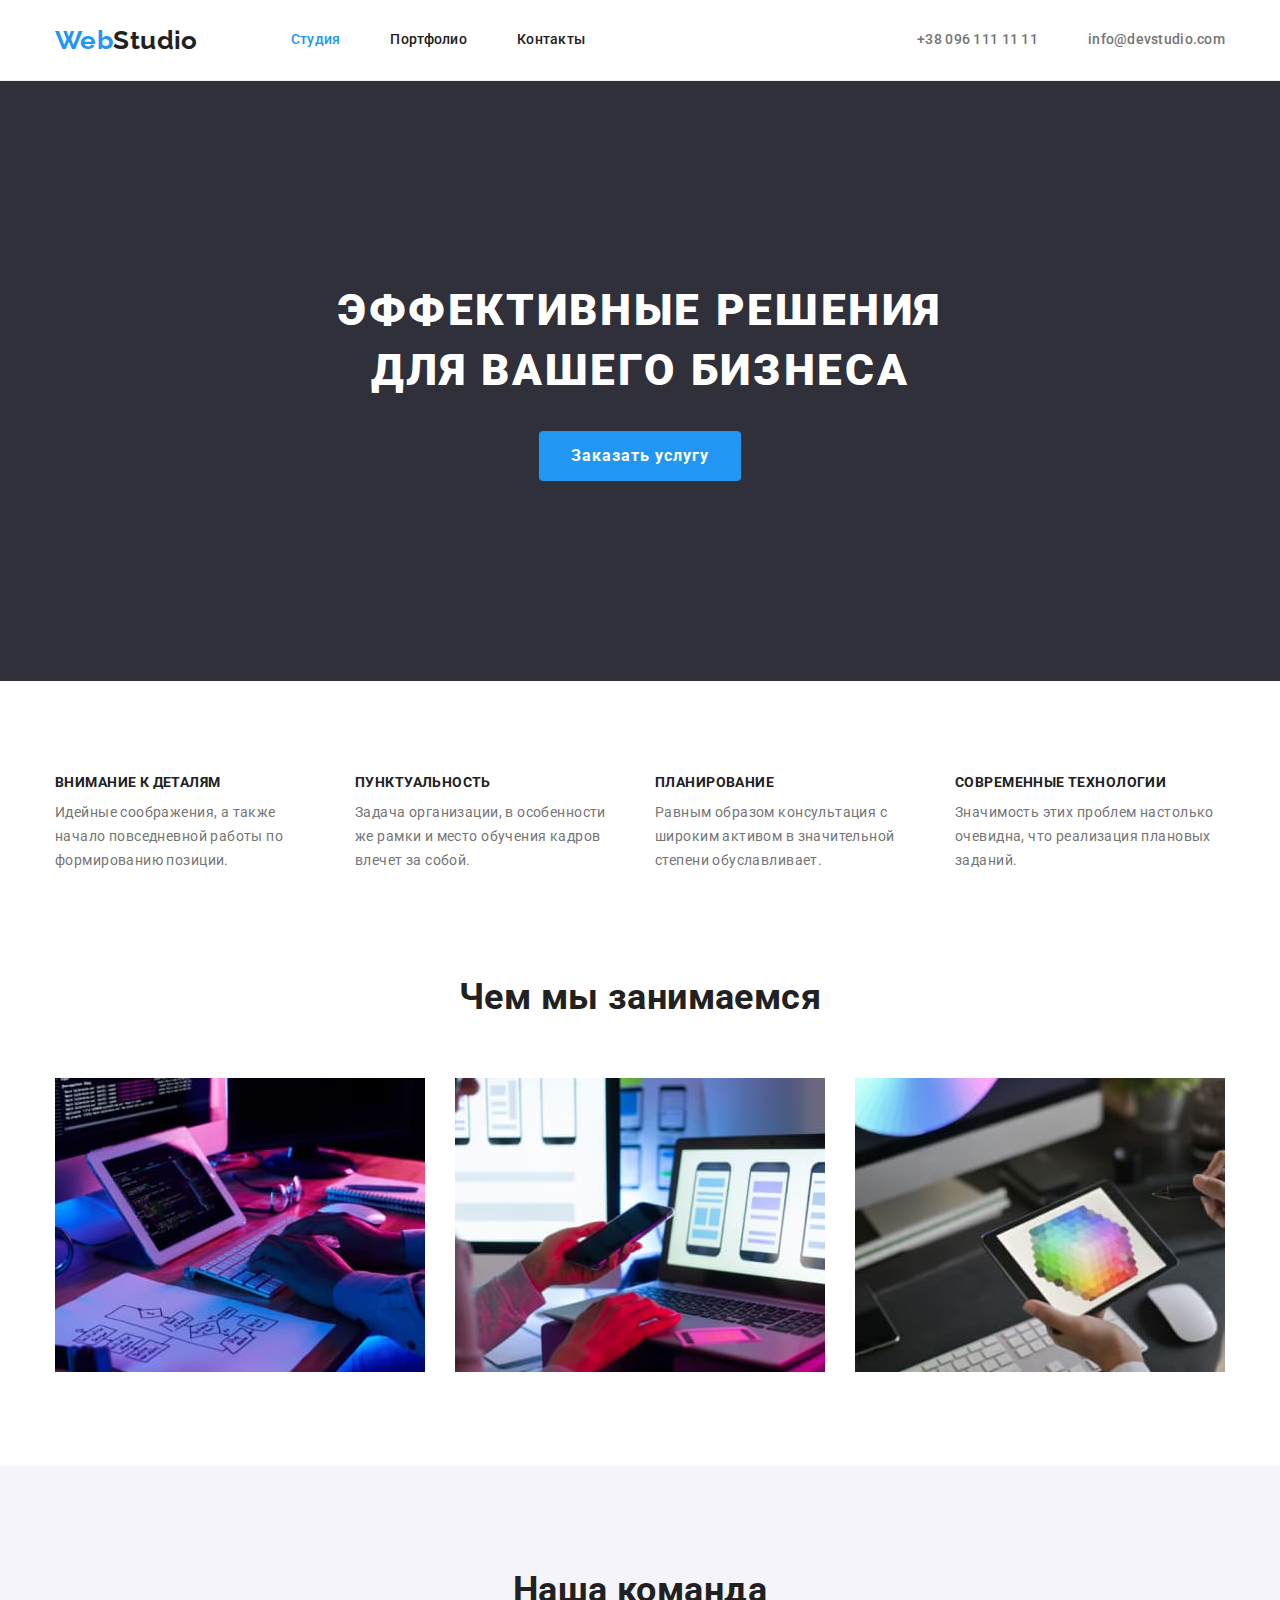
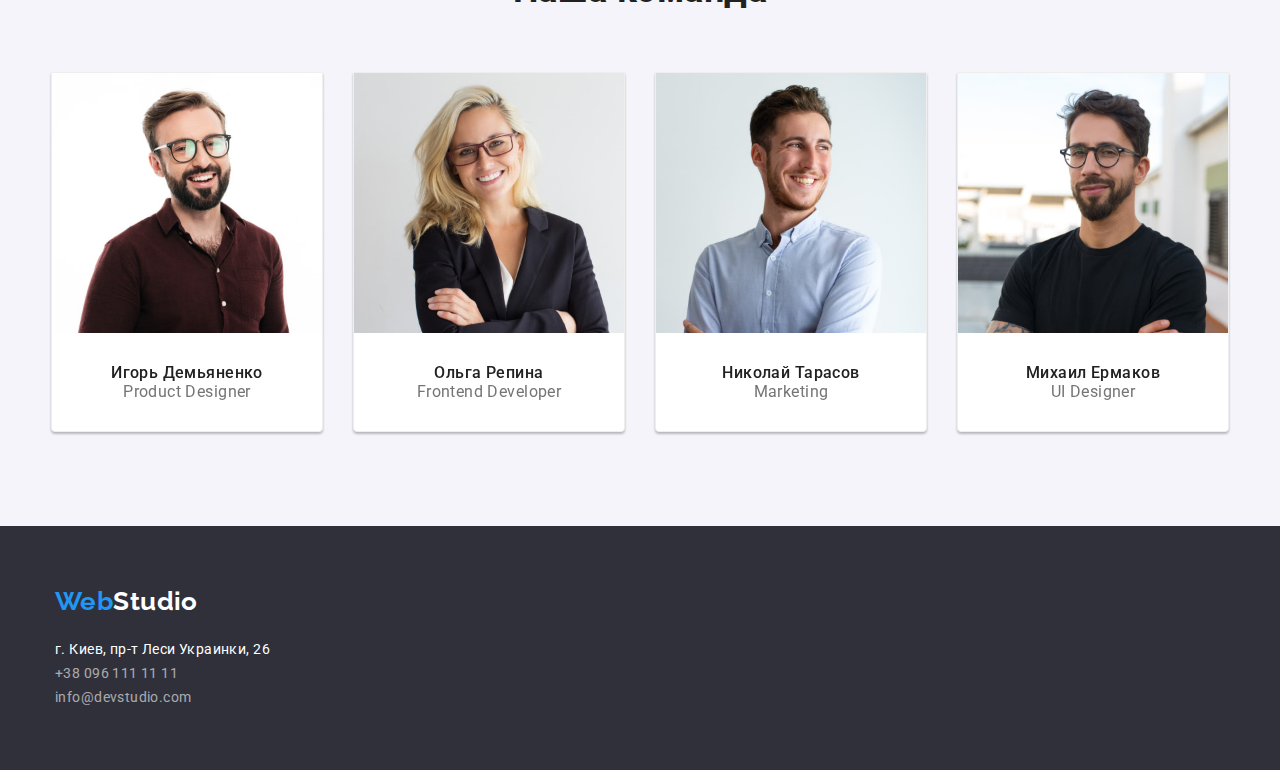
==== index.html @ 1fd565cd "Change h1, boarder on portfolio cards" ====
<!DOCTYPE html>
<html lang="ru">
<head>
    <meta charset="UTF-8">
    <meta http-equiv="X-UA-Compatible" content="IE=edge">
    <meta name="viewport" content="width=device-width, initial-scale=1.0">
    <title>Студия</title>
    <link
        href="https://fonts.googleapis.com/css2?family=Raleway:wght@700&family=Roboto:ital,wght@0,400;0,500;1,700;1,900&display=swap"
        rel="stylesheet" />
    <link rel="stylesheet" href="https://cdnjs.cloudflare.com/ajax/libs/modern-normalize/1.1.0/modern-normalize.min.css">
    <link rel="stylesheet" href="./css/styles.css" />
</head>

<body>

    <!-- Шапка сайта -->
    <header>
        <div class="container main-nav">
            <nav class="main-nav">
                <a href="./index.html" class="logo">Web<span class="logo-black">Studio</span></a>
                <ul class="site-nav list">
                    <li class="item"><a href="" class="link curred">Студия</a></li>
                    <li class="item"><a href="./portfolio.html" class="link">Портфолио</a></li>
                    <li class="item"><a href="" class="link">Контакты</a></li>
                </ul>            
            </nav>

            <!-- Контакты -->
            <ul class="site-nav list">
                <li class="item contacts"><a href="tel:+380961111111" class="head-contact-link">+38 096 111 11 11</a></li>
                <li class="item contacts"><a href="mailto:info@devstudio.com" class="head-contact-link">info@devstudio.com</a></li>
            </ul>
        </div>
    </header>

    <!-- Уникальный контент -->
    <main>
        <!-- Герой -->
        <Section class="hero">
                <div class="container">
                <h1 class="hero-title">Эффективные решения для вашего бизнеса</h1>
                <button type="button" class="button primary">Заказать услугу</button>
            </div>
        </Section>
            
        <!-- Преимущества -->
        <div class="container">
            <section class="section">
                <ul class="feature-list">
                    <li class="flex-elemet-studio">
                        <h3 class="feature-title">Внимание к деталям</h3>
                        <p class="text">Идейные соображения, а также начало повседневной работы по формированию позиции.</p>
                    </li>
                    <li class="flex-elemet-studio">
                        <h3 class="feature-title">Пунктуальность</h3>
                        <p class="text">Задача организации, в особенности же рамки и место обучения кадров влечет за собой.</p>
                    </li>
                    <li class="flex-elemet-studio">
                        <h3 class="feature-title">Планирование</h3>
                        <p class="text">Равным образом консультация с широким активом в значительной степени обуславливает.</p>
                    </li>
                    <li class="flex-elemet-studio">
                        <h3 class="feature-title">Современные технологии</h3>
                        <p class="text">Значимость этих проблем настолько очевидна, что реализация плановых заданий.</p>
                    </li>
                </ul>
            </section>
        </div>
        
        <!-- Про компанию -->
        <div class="container">
            <section class="section">
                <h2 class="section-title">Чем мы занимаемся</h2>
                <ul class="about-company-list">
                    <li class="about-company-list-item"><img src="./images/aboutwork.jpg" alt="печатаем" width="370" height="294"></li>
                    <li class="about-company-list-item"><img src="./images/aboutwork2.jpg" alt="играем на телефоне" width="370" height="294"></li>
                    <li class="about-company-list-item"><img src="./images/aboutwork3.jpg" alt="играем на планшете" width="370" height="294"></li>
                </ul>
            </section>
        </div>

            <!-- Команда -->
            <section class="section-team">
                <div class="container">
                <h2 class="section-title">Наша команда</h2>
                <ul class="about-comand-list">
                    <li class="about-comand-list-item team-card">
                        <img src="./images/product-desiner.jpg" alt="работник" width="270" height="260">
                        <h3 class="name">Игорь Демьяненко</h3>
                        <p lang="en" class="proffesion">Product Designer</p>
                    </li>
                    <li class="about-comand-list-item team-card">
                        <img src="./images/frontend-developer.jpg" alt="работник" width="270" height="260">
                        <h3 class="name">Ольга Репина</h3>
                        <p lang="en" class="proffesion">Frontend Developer</p>
                    </li>
                    <li class="about-comand-list-item team-card">
                        <img src="./images/marketing.jpg" alt="работник" width="270" height="260">
                        <h3 class="name">Николай Тарасов</h3>
                        <p lang="en" class="proffesion">Marketing</p>
                    </li>
                    <li class="about-comand-list-item team-card">
                        <img src="./images/ui-desiner.jpg" alt="работник" width="270" height="260">
                        <h3 class="name">Михаил Ермаков</h3>
                        <p lang="en" class="proffesion">UI Designer</p>
                    </li>
                </ul>
            </div>
        </section>
    </main>
    
    <!-- Подвал -->
    <footer>
        <div class="container">
            <a href="./index.html" class="logo">Web<span class="logo-white">Studio</span></a>
    
            <address>
                <ul class="list">
                    <li><a href="https://goo.gl/maps/Q5THsui5SATpn1R8A" class="footer-link"> г. Киев, пр-т Леси Украинки, 26</a>
                    </li>
                    <li><a href="tel:+380961111111" class="footer-link-grey">+38 096 111 11 11</a></li>
                    <li><a href="mailto:info@devstudio.com" class="footer-link-grey">info@devstudio.com</a></li>
                </ul>
            </address>
        </div>
    </footer>
</body>
</html>
---- css/styles.css ----
/* основной цвет #212121 */
/* вторичный цвет #757575 */
/* акцент #2196F3 */
/* основной цвет фона #fffff */
html {
  box-sizing: border-box;
}

*,
*::before,
*::after {
  box-sizing: inherit;
}

:root {
  --primary-text-color: #212121;
  --title-text-color: #757575;
  --accent-color: #2196f3;
  --primary-white-color: #ffffff;
}

body {
  background-color: var(--primary-white-color);
  color: var(--primary-text-color);
  font-family: Roboto, sans-serif; 
  letter-spacing: 0.03em;
  font-size: 14px;
  line-height: 1.71;
}

/* Reset */

a {
  text-decoration: none;
}

ul {
  list-style-type: none;
  margin: 0;
  padding: 0;
}

h1,
h2,
h3,
h4,
h5,
h6,
p {
  margin: 0;
}

/* Head */

header {
  margin-left: auto;
  margin-right: auto;
  border-bottom: 1px solid #EEEEEE;
}

.head-contact-link:hover,
.head-contact-link:focus {
  color: var(--accent-color);
}

.head-contact-link {
  display: block;
  padding-top: 32px;
  padding-bottom: 32px;

  color:var(--title-text-color);

  text-decoration: none;
  font-weight: 500;
  font-size: 14px;
  line-height: 1.14;
  letter-spacing: 0.02em;
}

/* Logo */

.logo {
  margin-right: 93px;;
  color: var(--accent-color);

  font-family: 'Raleway', sans-serif;
  font-weight: 700;
  font-size: 26px;
  line-height: 1.19;
  text-decoration: none;
}

.logo-black {
  color: var(--primary-text-color);
}

.logo-white {
  color: var(--primary-white-color);
}

.section {
  margin-top: 94px;
  margin-bottom: 94px;
}

/* Контейнеры */
.container {
  margin-left: auto;
  margin-right: auto;
  width: 1200px;
  padding-left: 15px;
  padding-right: 15px;
  /* background-color: teal;
  outline: 2px solid tomato; */
}

.list, .feature-list, .cards {
  list-style: none;
}

.about-company-list, .about-comand-list {
  display: flex;
  align-items: center;
  justify-content: center;
  list-style: none;
  padding: 0px;
}

.about-company-list .about-company-list-item + .about-company-list-item {
  margin-left: 30px;
}

.about-comand-list .about-comand-list-item+.about-comand-list-item {
  margin-left: 30px;
}


/* навигация сайта */

button {
  font-family: inherit;
}

/* Main nav */

.main-nav {
  display: flex;
  align-items: center;
  justify-content: space-between;
}

.site-nav {
  display: flex;
}


/* .site-nav .item {
  background-color:tomato
} */

/* .site-nav .item:not(:last-child) {
  margin-right: 50px;
} - более современный */

.site-nav .item + .item {
  margin-left: 50px;
}

.site-nav .link {
  display: block;
  padding-top: 32px;
  padding-bottom: 32px;

  color: var(--primary-text-color);
  
  cursor: pointer;
  font-weight: 500;
  font-size: 14px;
  line-height: 1.14;
  letter-spacing: 0.02em;
  text-decoration: none;
}

.site-nav .link:hover,
.site-nav .link:focus {
  color: var(--accent-color);
}

.site-nav .link.curred {
  color: var(--accent-color)
}

/* hero */

.hero {
  padding-top: 200px;
  padding-bottom: 200px;
  background-color: #2F303A;
  text-align: center;
}

img {
  display: block;
}

.hero-title {
  margin-top: 0;
  margin-left: auto;
  margin-right: auto;
  margin-bottom: 30px;
  width: 696px;
  height: 120px;
  color: var(--primary-white-color);
  font-weight: 900;
  font-size: 44px;
  line-height: 1.36;
  letter-spacing: 0.06em;
  text-transform: uppercase;
}


.section.no-padding {
 padding-top: 0;
 padding-bottom: 0;
}

.section-title {
  padding-bottom: 50px;
  padding-top: 0px;
  color: var(--primary-text-color);
  font-weight: 700;
  font-size: 36px;
  line-height: 1.71;
  text-align: center;
}

.feature-title {
  color: var(--primary-text-color);
  margin: 0;
  font-size: 14px;
  line-height: 1.14;
  text-transform: uppercase;
}

/* Team */

.section-team {
  background-color: #F5F4FA;
  padding-top: 94px;
  padding-bottom: 94px;
}

.name {
  padding-top: 30px;
  text-align: center;
  color: var(--primary-text-color);
  font-weight: 500;
  font-size: 16px;
  line-height: 1.19;
}

.proffesion {
  padding-bottom: 30px;
  text-align: center;
  color: var(--title-text-color);
  font-size: 16px;
  line-height: 1.19;
}

.team-card {
  background-color: #ffffff;
  border: 1px solid #EEEEEE;
  border-bottom-left-radius: 4px;
  border-bottom-right-radius: 4px;
  
  filter: drop-shadow(0px 2px 1px rgba(0, 0, 0, 0.25));
}

/* Features */

.features-list .title {
  color: var(--title-text-color);
  font-size: 14px;
  line-height: 1.14;
}

.text {
  color: var(--title-text-color);
  font-size: 14px;
  line-height: 1.71;
}

.feature-list {
  display: flex;
  align-items: center;
  justify-content: center;
  color: var(--title-text-color);
  font-size: 14px;
  line-height: 1.71;
  padding: 0;
}

.feature-list p {
  padding-top: 10px;
  padding-bottom: 0px;
}

.centered {
  text-align: center;
}

/* Buttons */

.button.primary {
  color: var(--primary-white-color);
  background-color: var(--accent-color);
  font-style: normal;
  font-weight: 700;
  font-size: 16px;
  line-height: 1.88;
  letter-spacing: 0.06em;
  border: 10px;
  border-radius: 4px;
  padding: 10px 32px;
  min-width: 200px;
}

.button-portfolio {
  color: var(--primary-text-color);
  background-color: #F5F4FA;
  cursor: pointer;
  font-weight: 500;
  font-size: 16px;
  line-height: 1.62;
  letter-spacing: 0.03em;
  border: 10px;
  border-radius: 4px;
  padding: 6px 22px;
}

.button-portfolio:hover,
.button-portfolio:focus {
  color: var(--primary-white-color);
  background-color: var(--accent-color);
  filter: drop-shadow(0px 4px 4px rgba(0, 0, 0, 0.25));
}


.site-btn {
  display: flex;
  align-items: center;
  justify-content: center;
  
}

.site-btn .button-portfolio {
  display: block;
  margin-bottom: 50px;
}

.site-btn.list .btn-item + .btn-item {
  margin-left: 8px;
}

/* .site-btn .button-portfolio:last-child {
  margin-right: 0px;
} */


/* .site-btn .button-portfolio + .button-portfolio {
  margin-right: 8px;
} */




/* portfolio */

.cards-link {
  text-decoration: none;
  list-style: none;
}

.portfolio-name {
  padding: 20px 24px 4px;
  color: var(--primary-text-color);

  font-size: 18px;
  line-height: 2;
  letter-spacing: 0.06em;
}

.portfolio-list {
  padding: 0px 24px 20px;
  color: var(--title-text-color);

  font-size: 16px;
  line-height: 1.88;
}

/* Footer */

footer {
  background-color: #2F303A;
  padding-top: 60px;
  padding-bottom: 60px;
}

address {
  margin-top: 20px;
}

.footer-link {
  color: #ffffff;
  font-style: normal;
  text-decoration: none;
}

.footer-link:focus,
.footer-link:hover {
  color: var(--accent-color);
}

.footer-link-grey {
  color:rgba(255, 255, 255, 0.6);
  
  font-style: normal;
  letter-spacing: 0.03em;
  font-size: 14px;
  line-height: 1.71;
  text-decoration: none;
}

.footer-link-grey:focus, 
.footer-link-grey:hover {
  color: var(--accent-color);
}

.flex-contaiter {
  padding: 0;
  display: flex;
  flex-wrap: wrap;
}

.flex-element {
  width: calc((100% - 60px) / 3);
  margin-right: 30px;
  margin-bottom: 30px;
}

.border-line {
  border: 1px solid #EEEEEE;
}

.flex-element:nth-child(3n) {
  margin-right: 0;
}

.flex-element:nth-last-child(-n + 3) {
  margin-bottom: 0;
}

/* .flex-element {
  background-color:tomato;
  width: 370px;
  margin-right: 30px;
  margin-bottom: 30px;
}

.flex-element:nth-child(3n) {
  margin-right: 0;
}

.flex-element:nth-last-child(-n + 3) {
  margin-bottom: 0;
} - ЗНАЧЕНИЕ В ПИКСЕЛЯХ  */

.flex-elemet-studio {
  width: calc((100% - 90px) / 4);
  /* background-color: tomato; */
}

.feature-list .flex-elemet-studio + .flex-elemet-studio {
  margin-left: 30px;
}
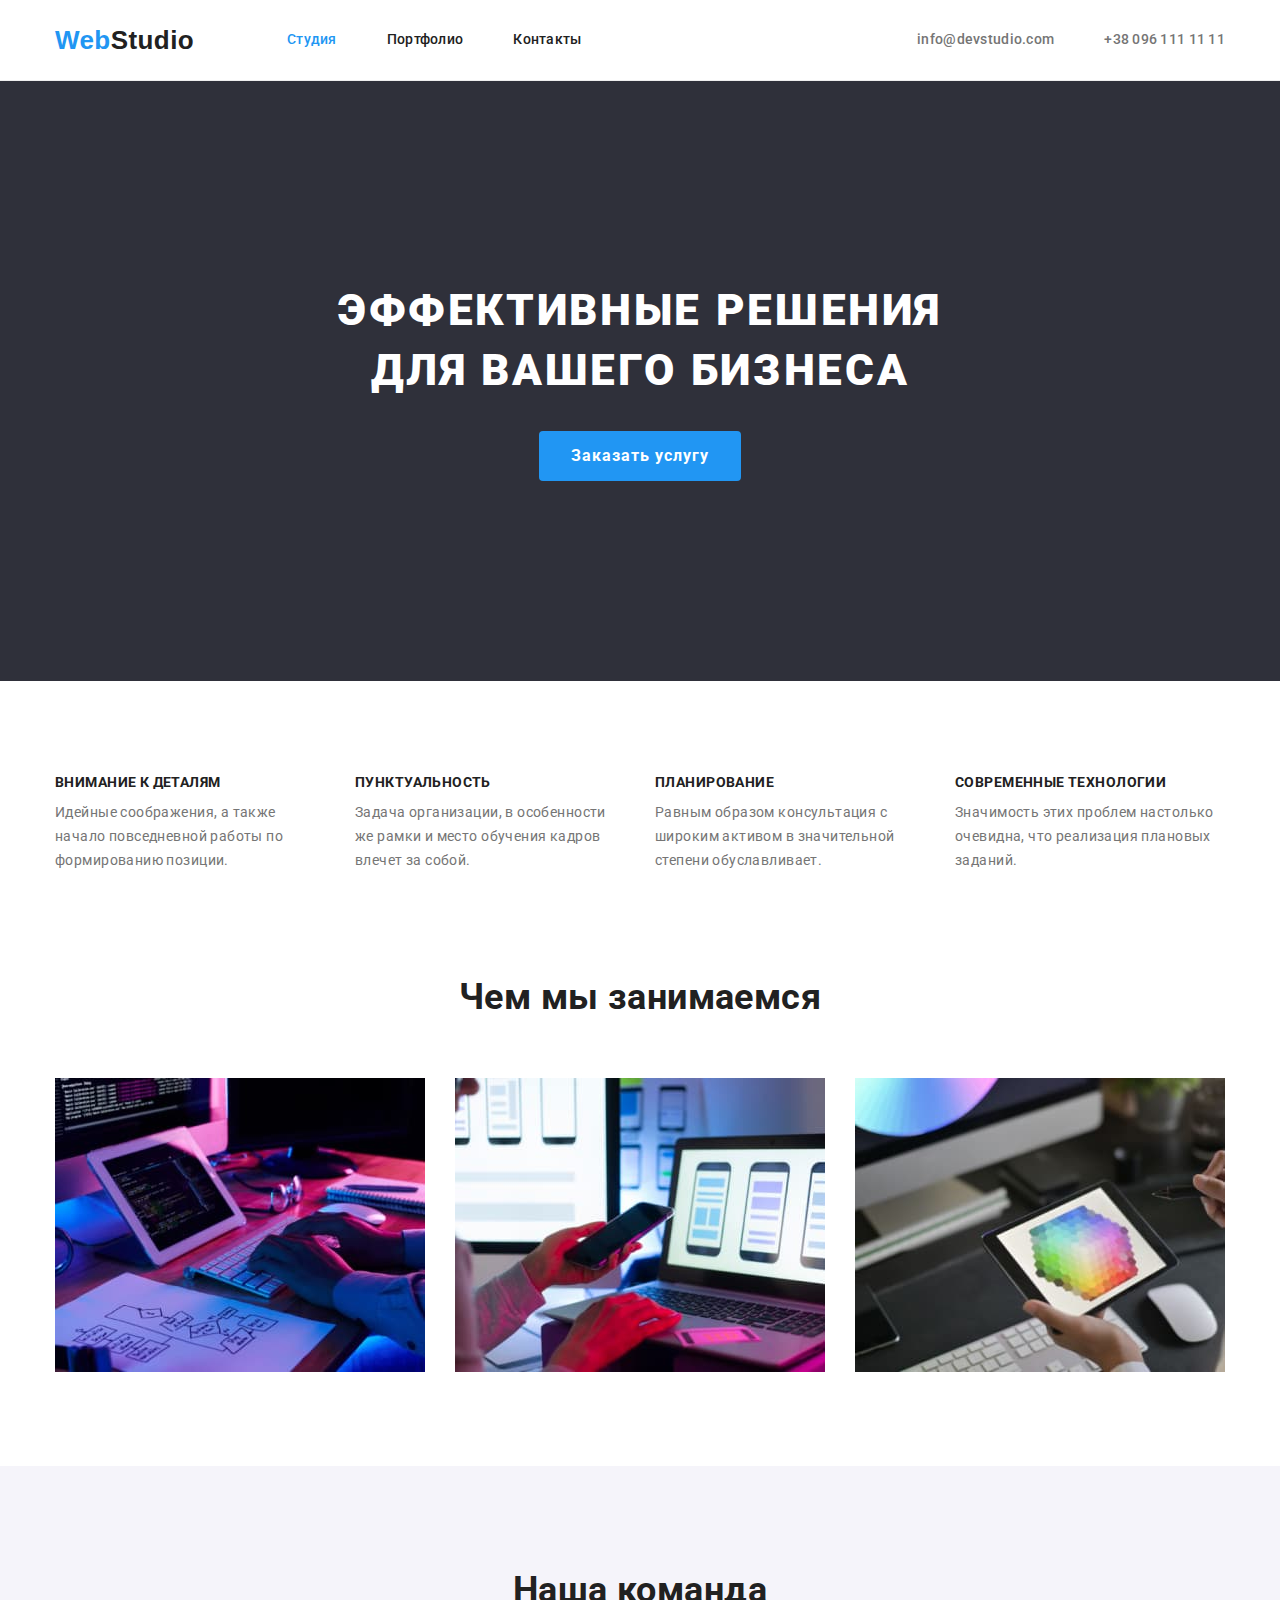
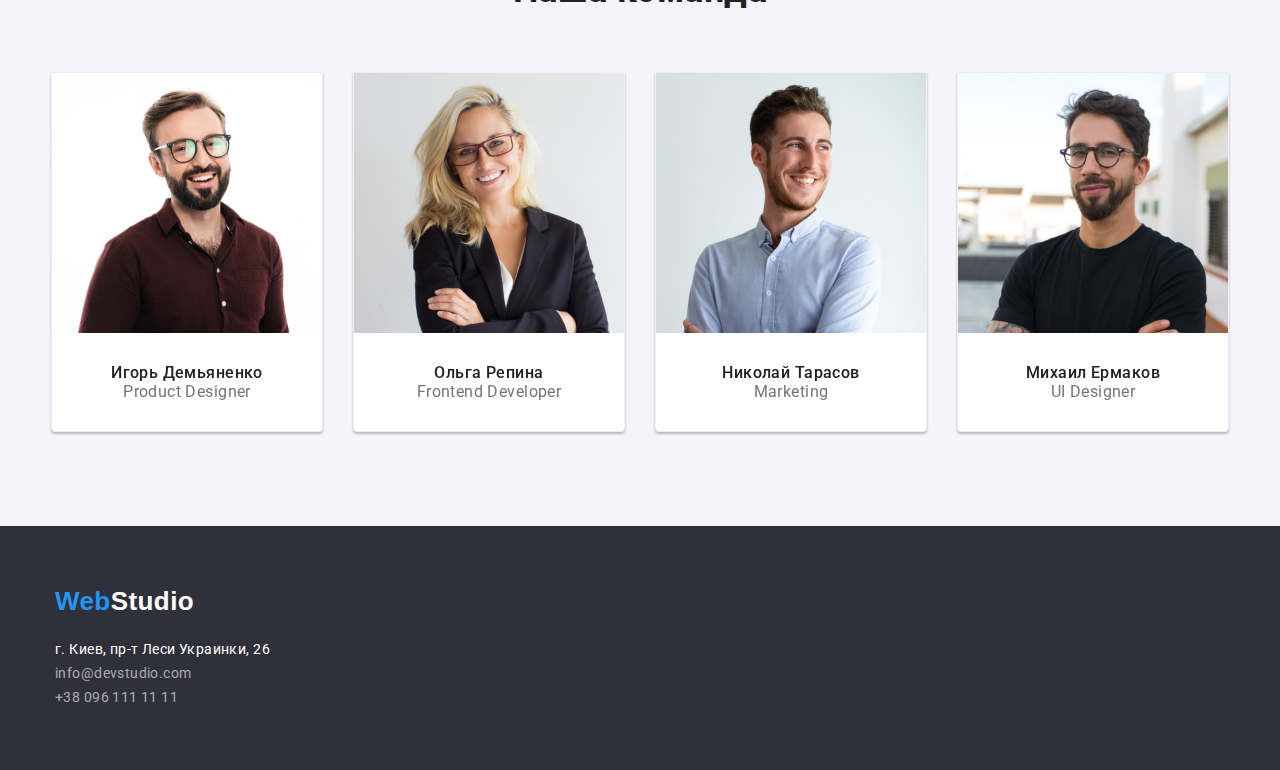
==== commit 692d742b: "change link google fonts" ====
--- a/index.html
+++ b/index.html
@@ -4,10 +4,8 @@
     <meta charset="UTF-8">
     <meta http-equiv="X-UA-Compatible" content="IE=edge">
     <meta name="viewport" content="width=device-width, initial-scale=1.0">
-    <title>Студия</title>
-    <link
-        href="https://fonts.googleapis.com/css2?family=Raleway:wght@700&family=Roboto:ital,wght@0,400;0,500;1,700;1,900&display=swap"
-        rel="stylesheet" />
+    <title>Studio</title>
+    <link href="https://fonts.googleapis.com/css2?family=Roboto:wght@400;500;700;900&display=swap" rel="stylesheet">
     <link rel="stylesheet" href="https://cdnjs.cloudflare.com/ajax/libs/modern-normalize/1.1.0/modern-normalize.min.css">
     <link rel="stylesheet" href="./css/styles.css" />
 </head>
@@ -28,8 +26,8 @@
 
             <!-- Контакты -->
             <ul class="site-nav list">
+                <li class="item contacts"><a href="mailto:info@devstudio.com" class="head-contact-link">info@devstudio.com</a></li>
                 <li class="item contacts"><a href="tel:+380961111111" class="head-contact-link">+38 096 111 11 11</a></li>
-                <li class="item contacts"><a href="mailto:info@devstudio.com" class="head-contact-link">info@devstudio.com</a></li>
             </ul>
         </div>
     </header>
@@ -119,8 +117,8 @@
                 <ul class="list">
                     <li><a href="https://goo.gl/maps/Q5THsui5SATpn1R8A" class="footer-link"> г. Киев, пр-т Леси Украинки, 26</a>
                     </li>
+                    <li><a href="mailto:info@devstudio.com" class="footer-link-grey">info@devstudio.com</a></li>
                     <li><a href="tel:+380961111111" class="footer-link-grey">+38 096 111 11 11</a></li>
-                    <li><a href="mailto:info@devstudio.com" class="footer-link-grey">info@devstudio.com</a></li>
                 </ul>
             </address>
         </div>
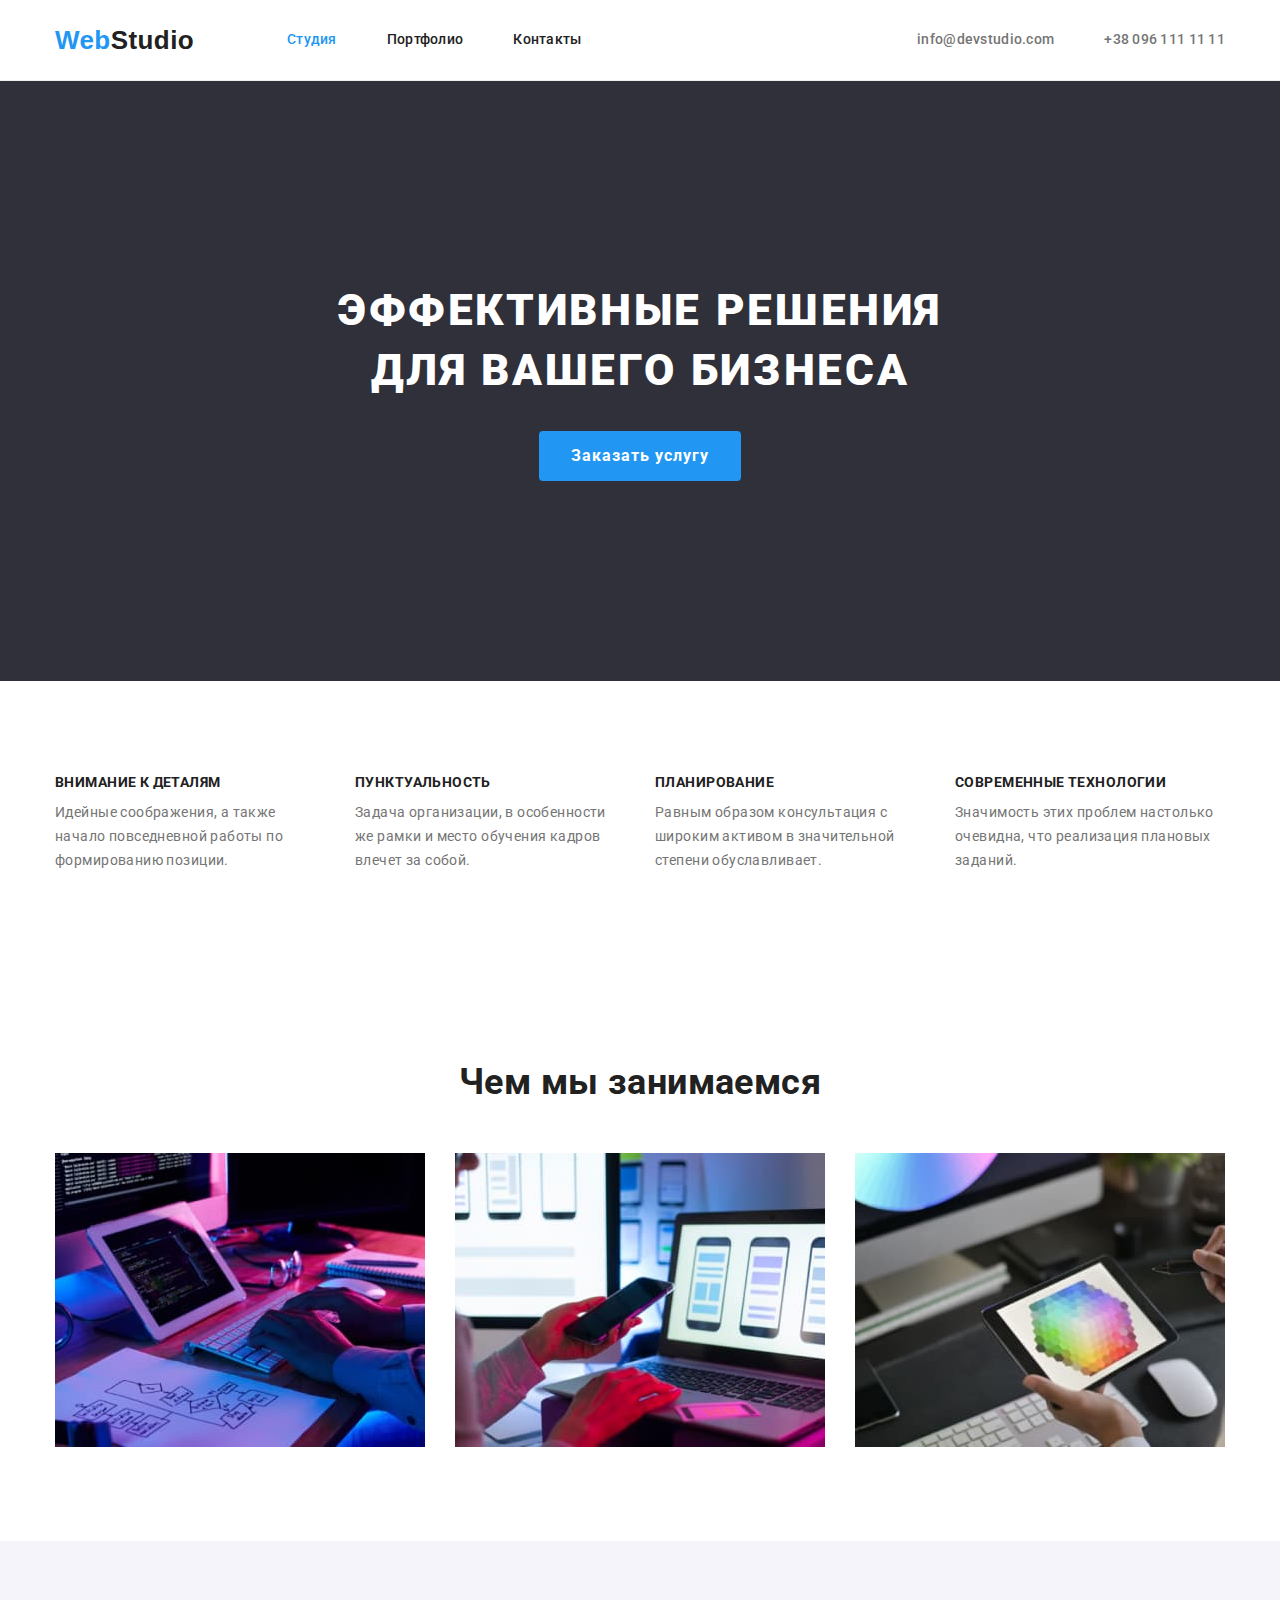
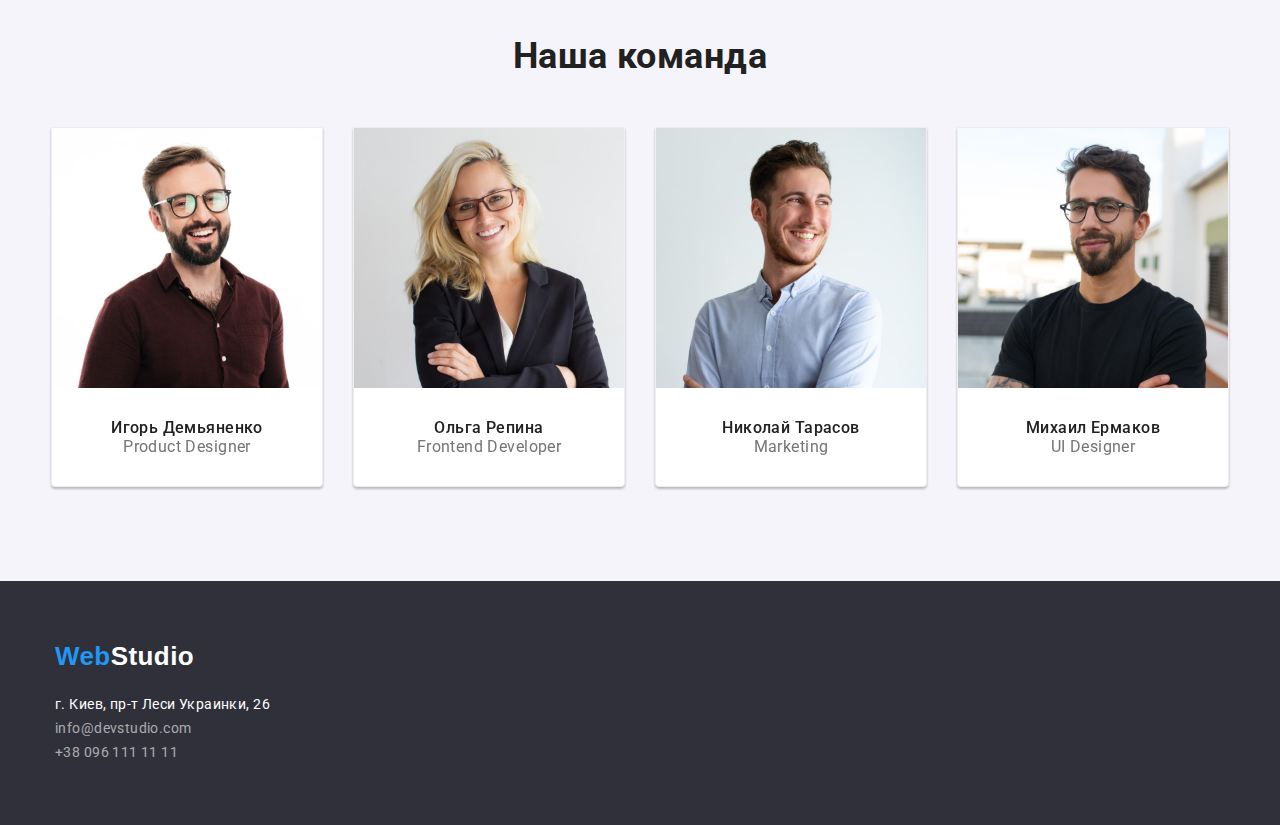
==== commit 9e2d3278: "change block team +div on names" ====
--- a/index.html
+++ b/index.html
@@ -43,8 +43,8 @@
         </Section>
             
         <!-- Преимущества -->
-        <div class="container">
-            <section class="section">
+        <section class="section">
+            <div class="container">
                 <ul class="feature-list">
                     <li class="flex-elemet-studio">
                         <h3 class="feature-title">Внимание к деталям</h3>
@@ -63,20 +63,20 @@
                         <p class="text">Значимость этих проблем настолько очевидна, что реализация плановых заданий.</p>
                     </li>
                 </ul>
-            </section>
-        </div>
+            </div>
+        </section>
         
         <!-- Про компанию -->
-        <div class="container">
-            <section class="section">
+        <section class="section">
+            <div class="container">
                 <h2 class="section-title">Чем мы занимаемся</h2>
                 <ul class="about-company-list">
                     <li class="about-company-list-item"><img src="./images/aboutwork.jpg" alt="печатаем" width="370" height="294"></li>
                     <li class="about-company-list-item"><img src="./images/aboutwork2.jpg" alt="играем на телефоне" width="370" height="294"></li>
                     <li class="about-company-list-item"><img src="./images/aboutwork3.jpg" alt="играем на планшете" width="370" height="294"></li>
                 </ul>
-            </section>
-        </div>
+            </div>
+        </section>
 
             <!-- Команда -->
             <section class="section-team">
@@ -85,23 +85,31 @@
                 <ul class="about-comand-list">
                     <li class="about-comand-list-item team-card">
                         <img src="./images/product-desiner.jpg" alt="работник" width="270" height="260">
-                        <h3 class="name">Игорь Демьяненко</h3>
-                        <p lang="en" class="proffesion">Product Designer</p>
+                        <div class="team-card-text">
+                            <h3 class="name">Игорь Демьяненко</h3>
+                            <p lang="en" class="proffesion">Product Designer</p>
+                        </div>
                     </li>
                     <li class="about-comand-list-item team-card">
                         <img src="./images/frontend-developer.jpg" alt="работник" width="270" height="260">
-                        <h3 class="name">Ольга Репина</h3>
-                        <p lang="en" class="proffesion">Frontend Developer</p>
+                        <div class="team-card-text">
+                            <h3 class="name">Ольга Репина</h3>
+                            <p lang="en" class="proffesion">Frontend Developer</p>
+                        </div>
                     </li>
                     <li class="about-comand-list-item team-card">
                         <img src="./images/marketing.jpg" alt="работник" width="270" height="260">
-                        <h3 class="name">Николай Тарасов</h3>
-                        <p lang="en" class="proffesion">Marketing</p>
+                        <div class="team-card-text">
+                            <h3 class="name">Николай Тарасов</h3>
+                            <p lang="en" class="proffesion">Marketing</p>
+                        </div>
                     </li>
                     <li class="about-comand-list-item team-card">
                         <img src="./images/ui-desiner.jpg" alt="работник" width="270" height="260">
-                        <h3 class="name">Михаил Ермаков</h3>
-                        <p lang="en" class="proffesion">UI Designer</p>
+                        <div class="team-card-text">
+                            <h3 class="name">Михаил Ермаков</h3>
+                            <p lang="en" class="proffesion">UI Designer</p>
+                        </div>
                     </li>
                 </ul>
             </div>
--- a/css/styles.css
+++ b/css/styles.css
@@ -99,8 +99,8 @@
 }
 
 .section {
-  margin-top: 94px;
-  margin-bottom: 94px;
+  Padding-top: 94px;
+  Padding-bottom: 94px;
 }
 
 /* Контейнеры */
@@ -225,12 +225,12 @@
 }
 
 .section-title {
-  padding-bottom: 50px;
-  padding-top: 0px;
+  margin-bottom: 50px;
+  margin-top: 0px;
   color: var(--primary-text-color);
   font-weight: 700;
   font-size: 36px;
-  line-height: 1.71;
+  line-height: 1.17;
   text-align: center;
 }
 
@@ -251,7 +251,6 @@
 }
 
 .name {
-  padding-top: 30px;
   text-align: center;
   color: var(--primary-text-color);
   font-weight: 500;
@@ -260,11 +259,15 @@
 }
 
 .proffesion {
-  padding-bottom: 30px;
   text-align: center;
   color: var(--title-text-color);
   font-size: 16px;
   line-height: 1.19;
+}
+
+.team-card-text {
+  padding-top: 30px;
+  padding-bottom: 30px;
 }
 
 .team-card {
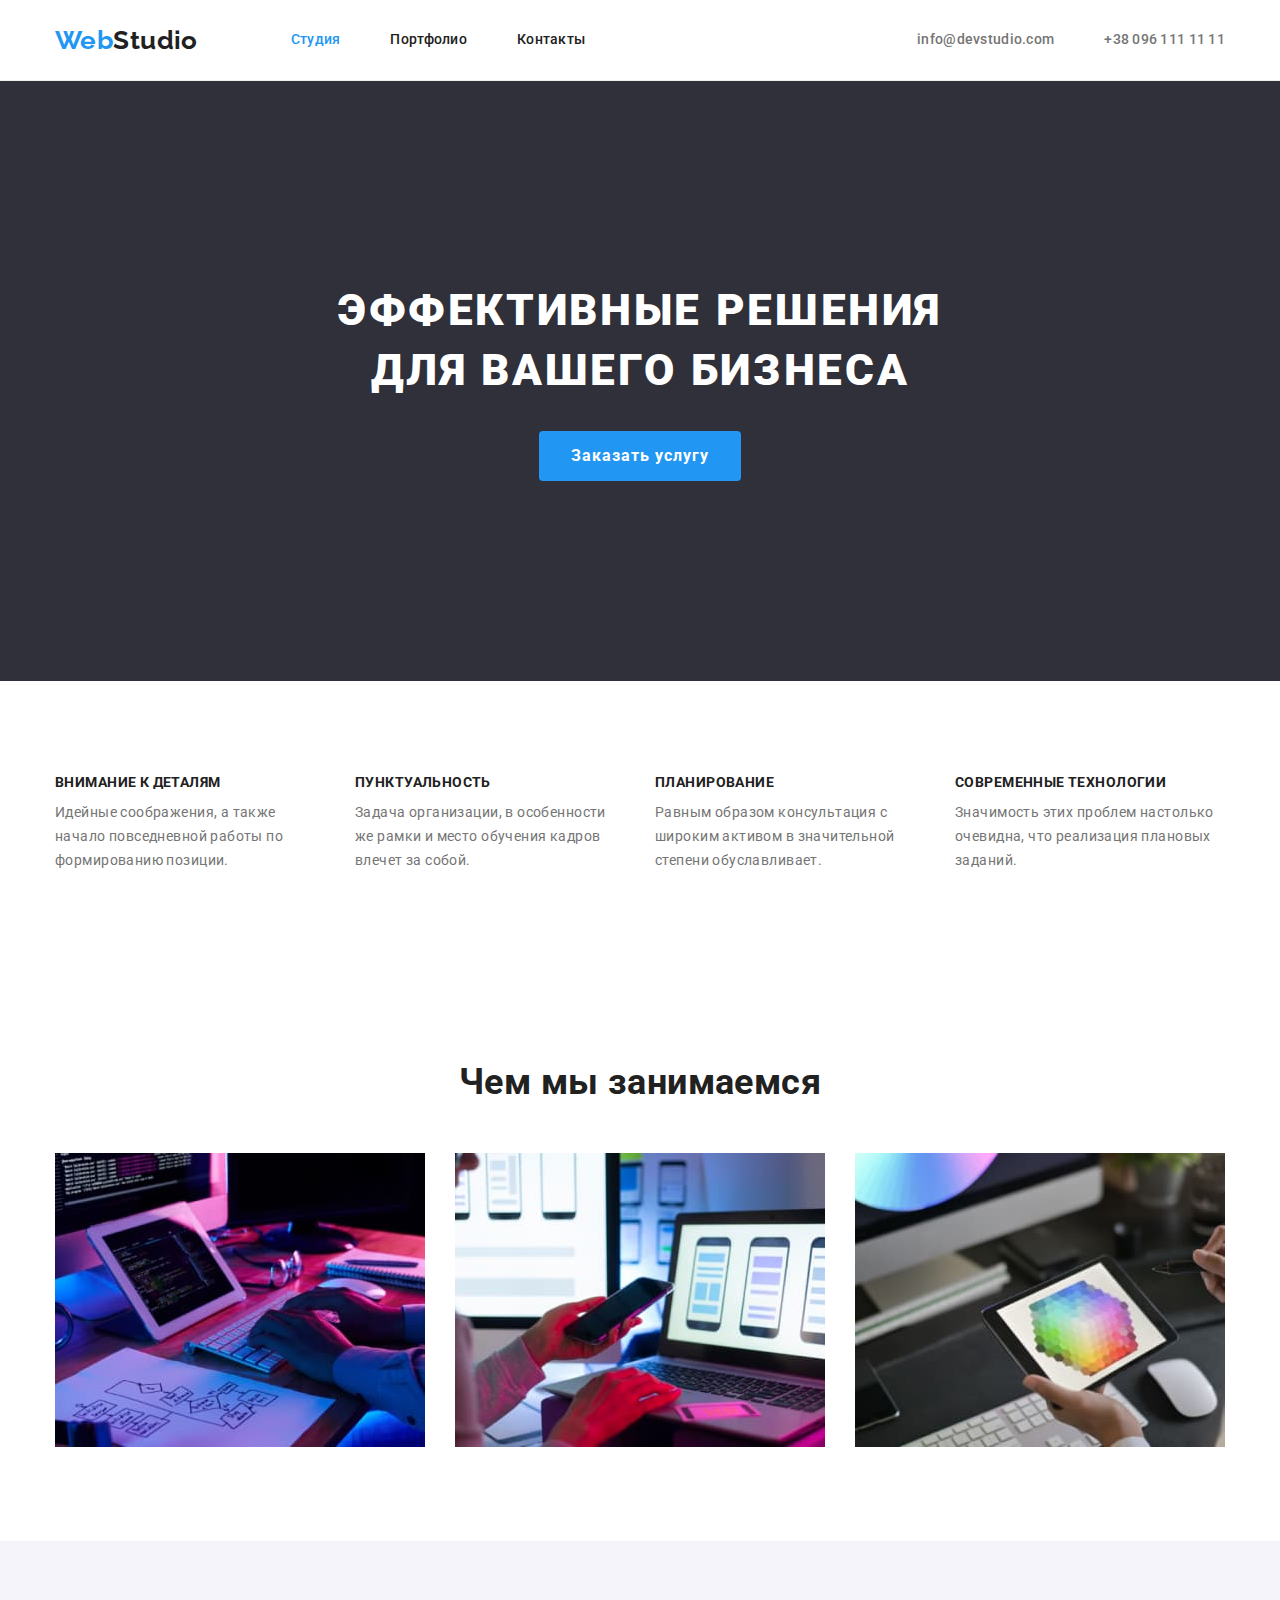
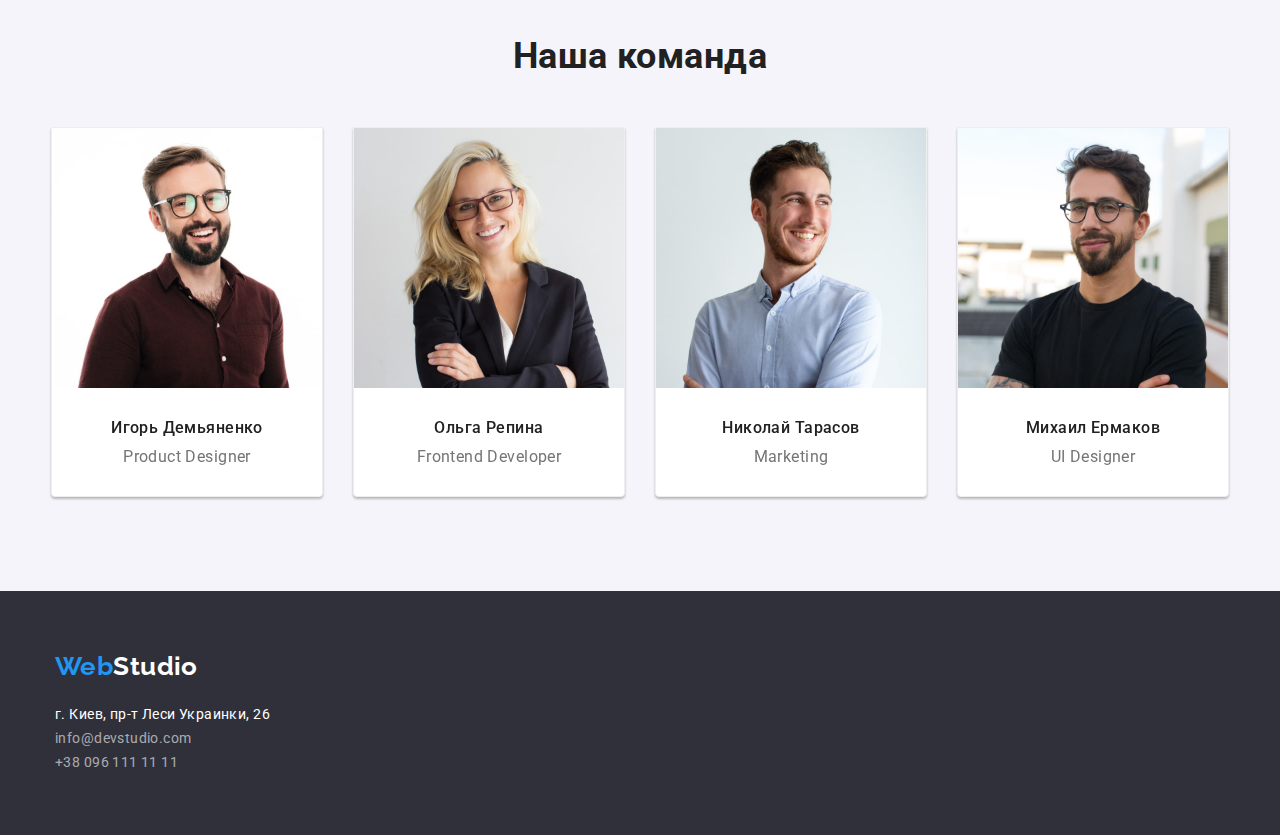
==== commit 25351df9: "+margin on team cards" ====
--- a/index.html
+++ b/index.html
@@ -5,8 +5,10 @@
     <meta http-equiv="X-UA-Compatible" content="IE=edge">
     <meta name="viewport" content="width=device-width, initial-scale=1.0">
     <title>Studio</title>
-    <link href="https://fonts.googleapis.com/css2?family=Roboto:wght@400;500;700;900&display=swap" rel="stylesheet">
-    <link rel="stylesheet" href="https://cdnjs.cloudflare.com/ajax/libs/modern-normalize/1.1.0/modern-normalize.min.css">
+    <link rel="preconnect" href="https://fonts.googleapis.com" />
+    <link rel="preconnect" href="https://fonts.gstatic.com" crossorigin />
+    <link href="https://fonts.googleapis.com/css2?family=Raleway:wght@700&family=Roboto:wght@400;500;700;900&display=swap" rel="stylesheet" />
+    <link rel="stylesheet" href="https://cdnjs.cloudflare.com/ajax/libs/modern-normalize/1.0.0/modern-normalize.min.css" />
     <link rel="stylesheet" href="./css/styles.css" />
 </head>
 
--- a/css/styles.css
+++ b/css/styles.css
@@ -256,6 +256,7 @@
   font-weight: 500;
   font-size: 16px;
   line-height: 1.19;
+  margin-bottom: 10px;
 }
 
 .proffesion {
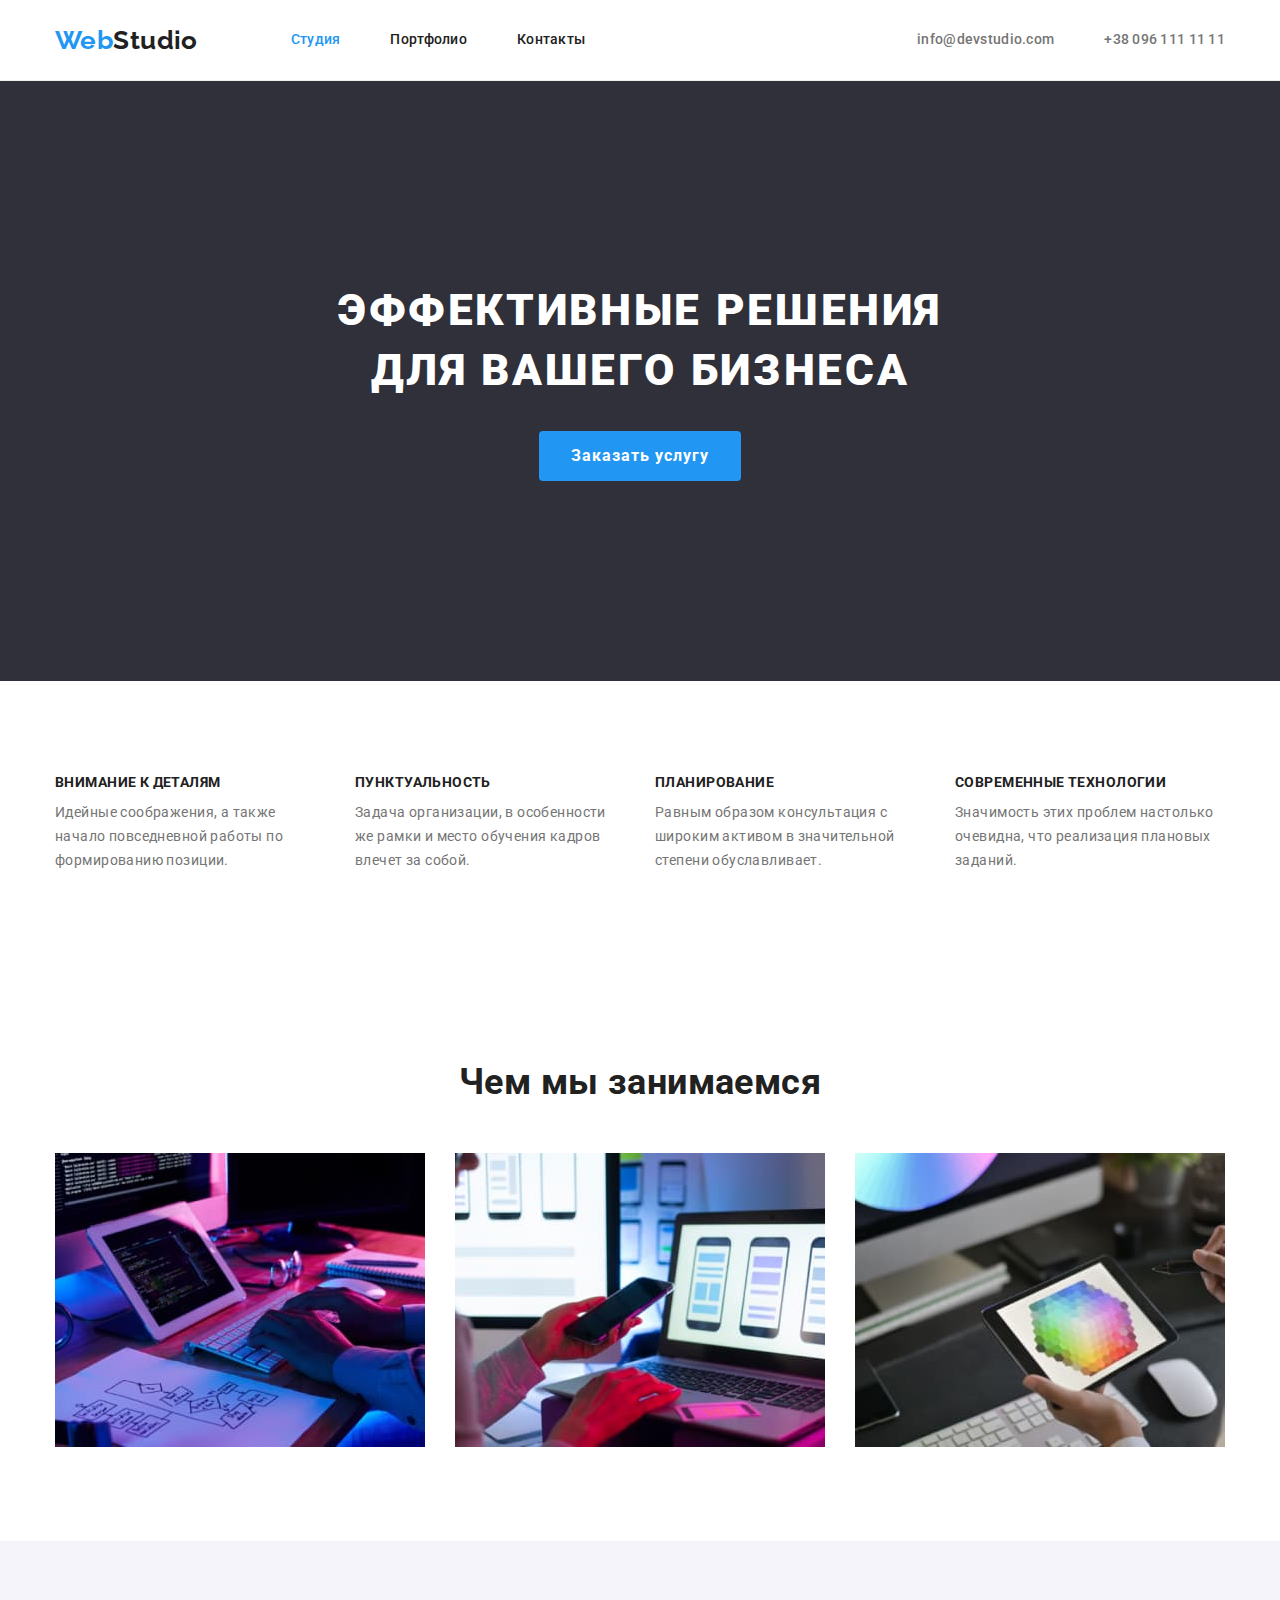
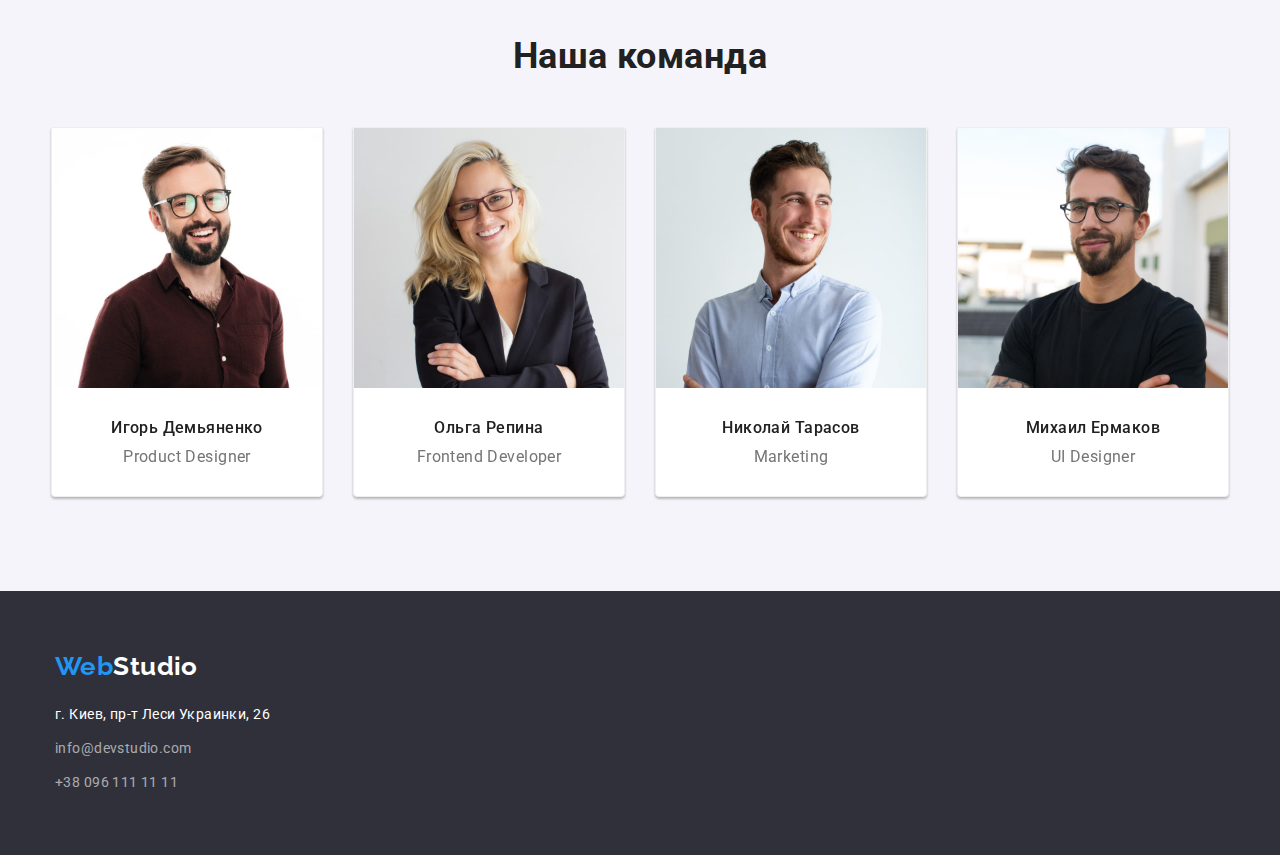
==== commit ef153f07: "change div in card portfolio" ====
--- a/index.html
+++ b/index.html
@@ -125,9 +125,8 @@
     
             <address>
                 <ul class="list">
-                    <li><a href="https://goo.gl/maps/Q5THsui5SATpn1R8A" class="footer-link"> г. Киев, пр-т Леси Украинки, 26</a>
-                    </li>
-                    <li><a href="mailto:info@devstudio.com" class="footer-link-grey">info@devstudio.com</a></li>
+                    <li class="footer-margin"><a href="https://goo.gl/maps/Q5THsui5SATpn1R8A" class="footer-link"> г. Киев, пр-т Леси Украинки, 26</a></li>
+                    <li class="footer-margin"><a href="mailto:info@devstudio.com" class="footer-link-grey">info@devstudio.com</a></li>
                     <li><a href="tel:+380961111111" class="footer-link-grey">+38 096 111 11 11</a></li>
                 </ul>
             </address>
--- a/css/styles.css
+++ b/css/styles.css
@@ -386,16 +386,15 @@
 }
 
 .portfolio-name {
-  padding: 20px 24px 4px;
   color: var(--primary-text-color);
 
   font-size: 18px;
   line-height: 2;
   letter-spacing: 0.06em;
+  margin-bottom: 4px;
 }
 
 .portfolio-list {
-  padding: 0px 24px 20px;
   color: var(--title-text-color);
 
   font-size: 16px;
@@ -412,6 +411,10 @@
 
 address {
   margin-top: 20px;
+}
+
+.footer-margin {
+  margin-bottom: 10px;
 }
 
 .footer-link {
@@ -440,6 +443,8 @@
   color: var(--accent-color);
 }
 
+/* Portfolio */
+
 .flex-contaiter {
   padding: 0;
   display: flex;
@@ -454,6 +459,7 @@
 
 .border-line {
   border: 1px solid #EEEEEE;
+  padding: 20px 24px;
 }
 
 .flex-element:nth-child(3n) {
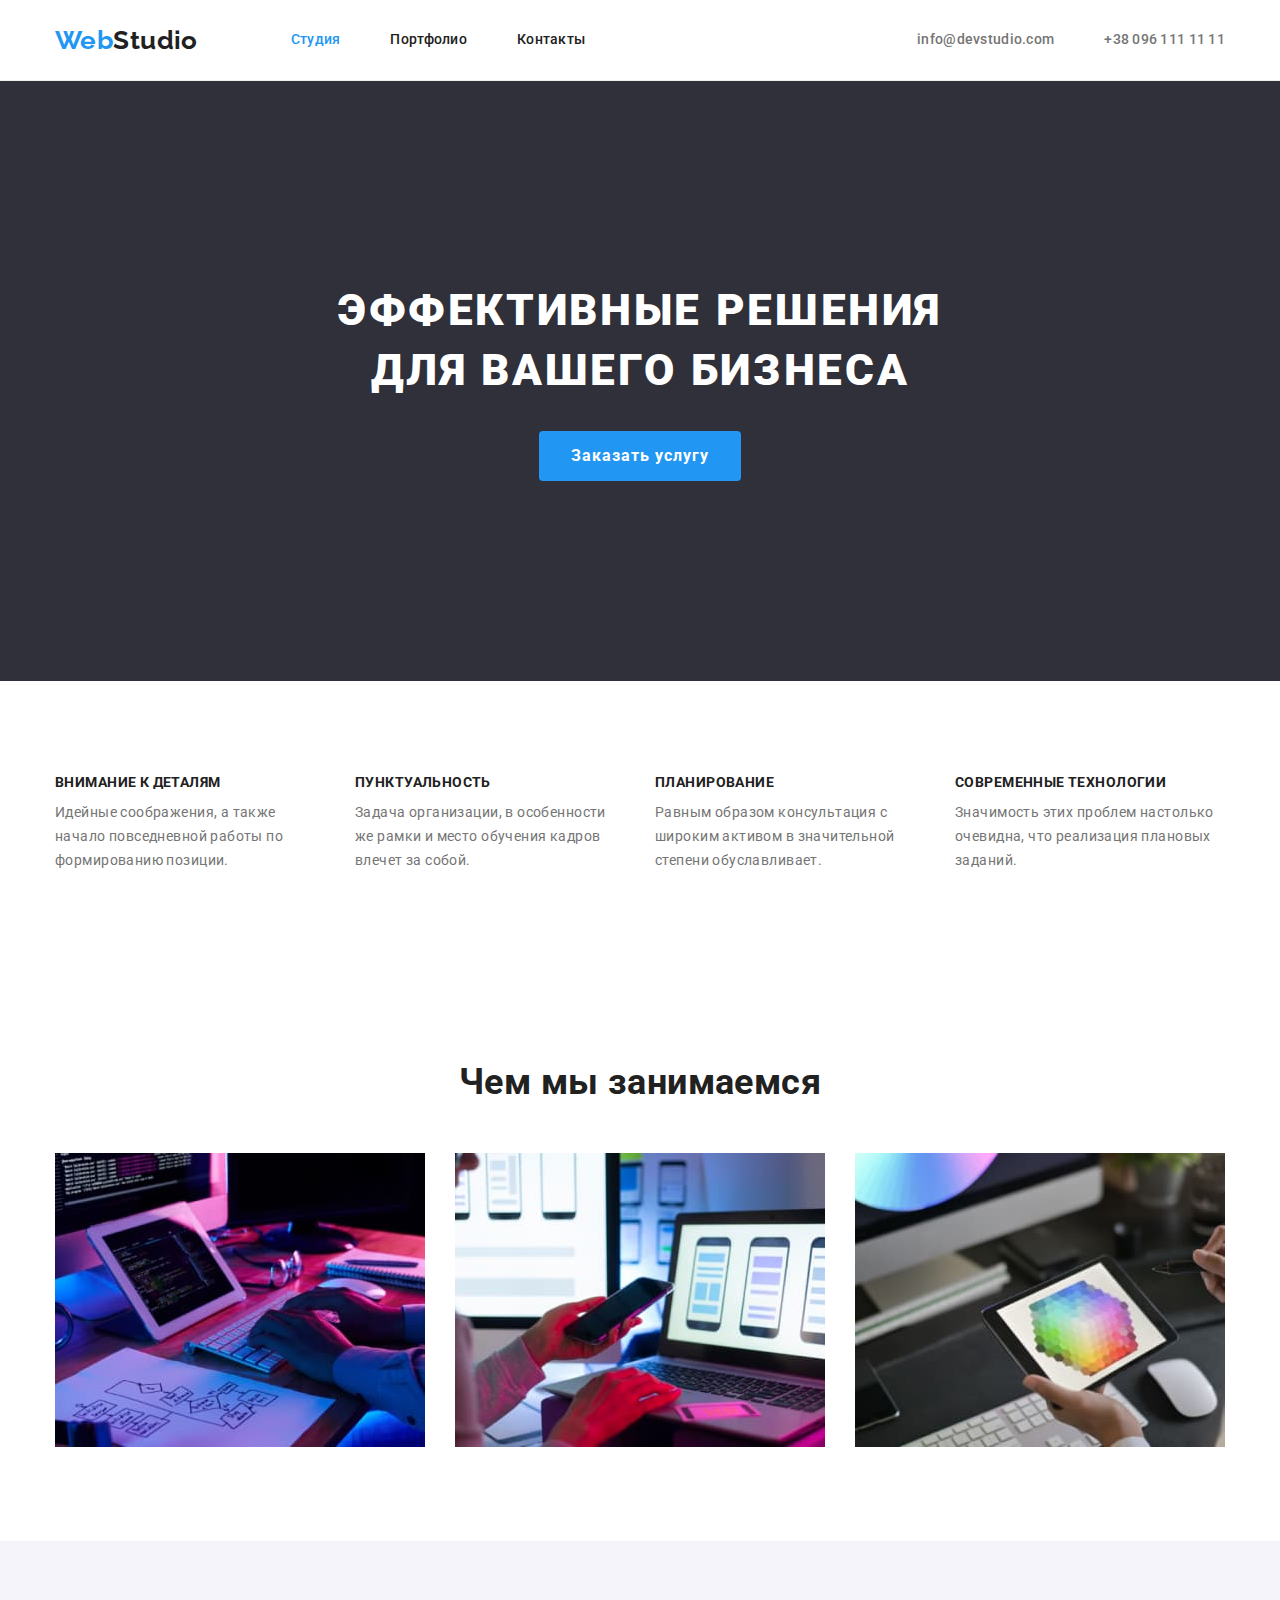
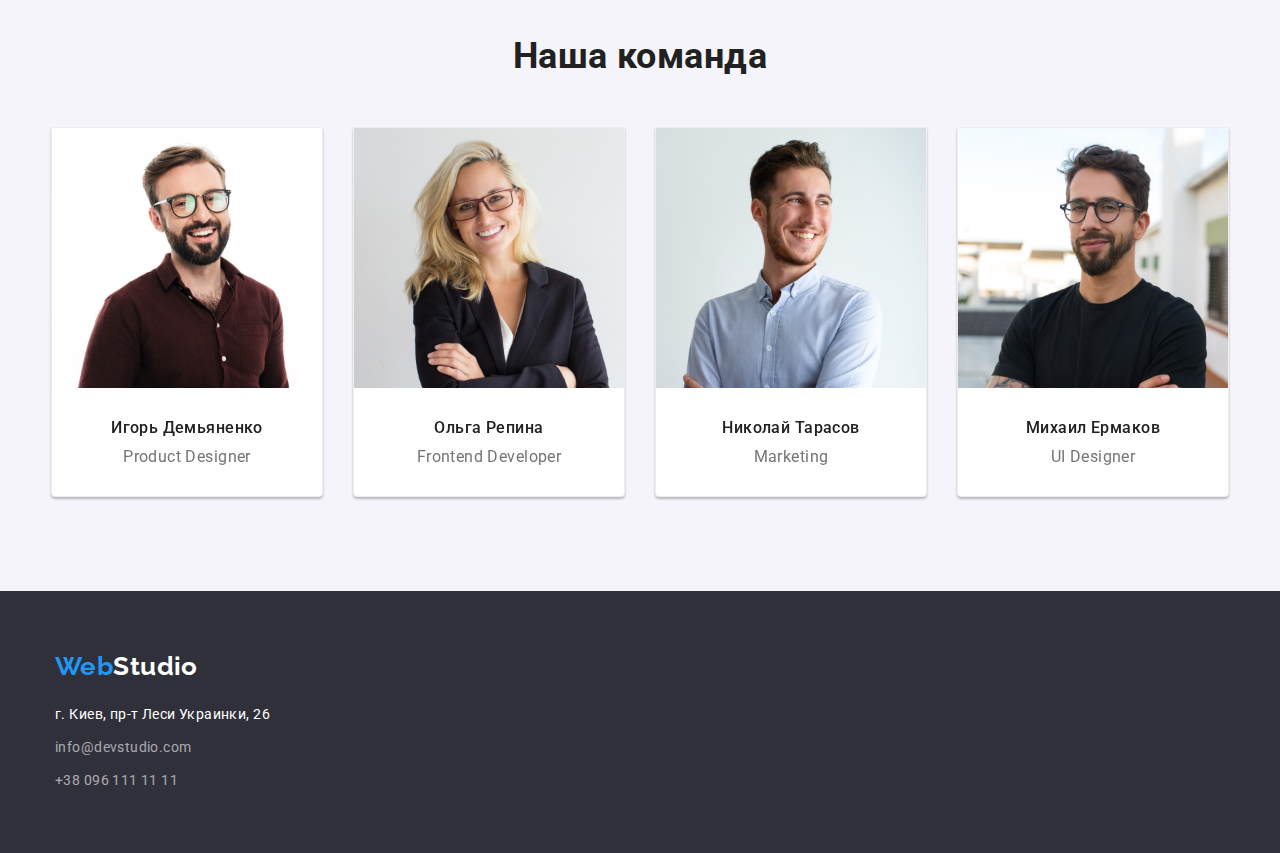
==== commit 4396fe30: "change margin for text to address footer" ====
--- a/index.html
+++ b/index.html
@@ -127,7 +127,7 @@
                 <ul class="list">
                     <li class="footer-margin"><a href="https://goo.gl/maps/Q5THsui5SATpn1R8A" class="footer-link"> г. Киев, пр-т Леси Украинки, 26</a></li>
                     <li class="footer-margin"><a href="mailto:info@devstudio.com" class="footer-link-grey">info@devstudio.com</a></li>
-                    <li><a href="tel:+380961111111" class="footer-link-grey">+38 096 111 11 11</a></li>
+                    <li class="footer-margin"><a href="tel:+380961111111" class="footer-link-grey">+38 096 111 11 11</a></li>
                 </ul>
             </address>
         </div>
--- a/css/styles.css
+++ b/css/styles.css
@@ -413,8 +413,8 @@
   margin-top: 20px;
 }
 
-.footer-margin {
-  margin-bottom: 10px;
+.footer-margin:not(:last-child) {
+  margin-bottom: 9px;
 }
 
 .footer-link {
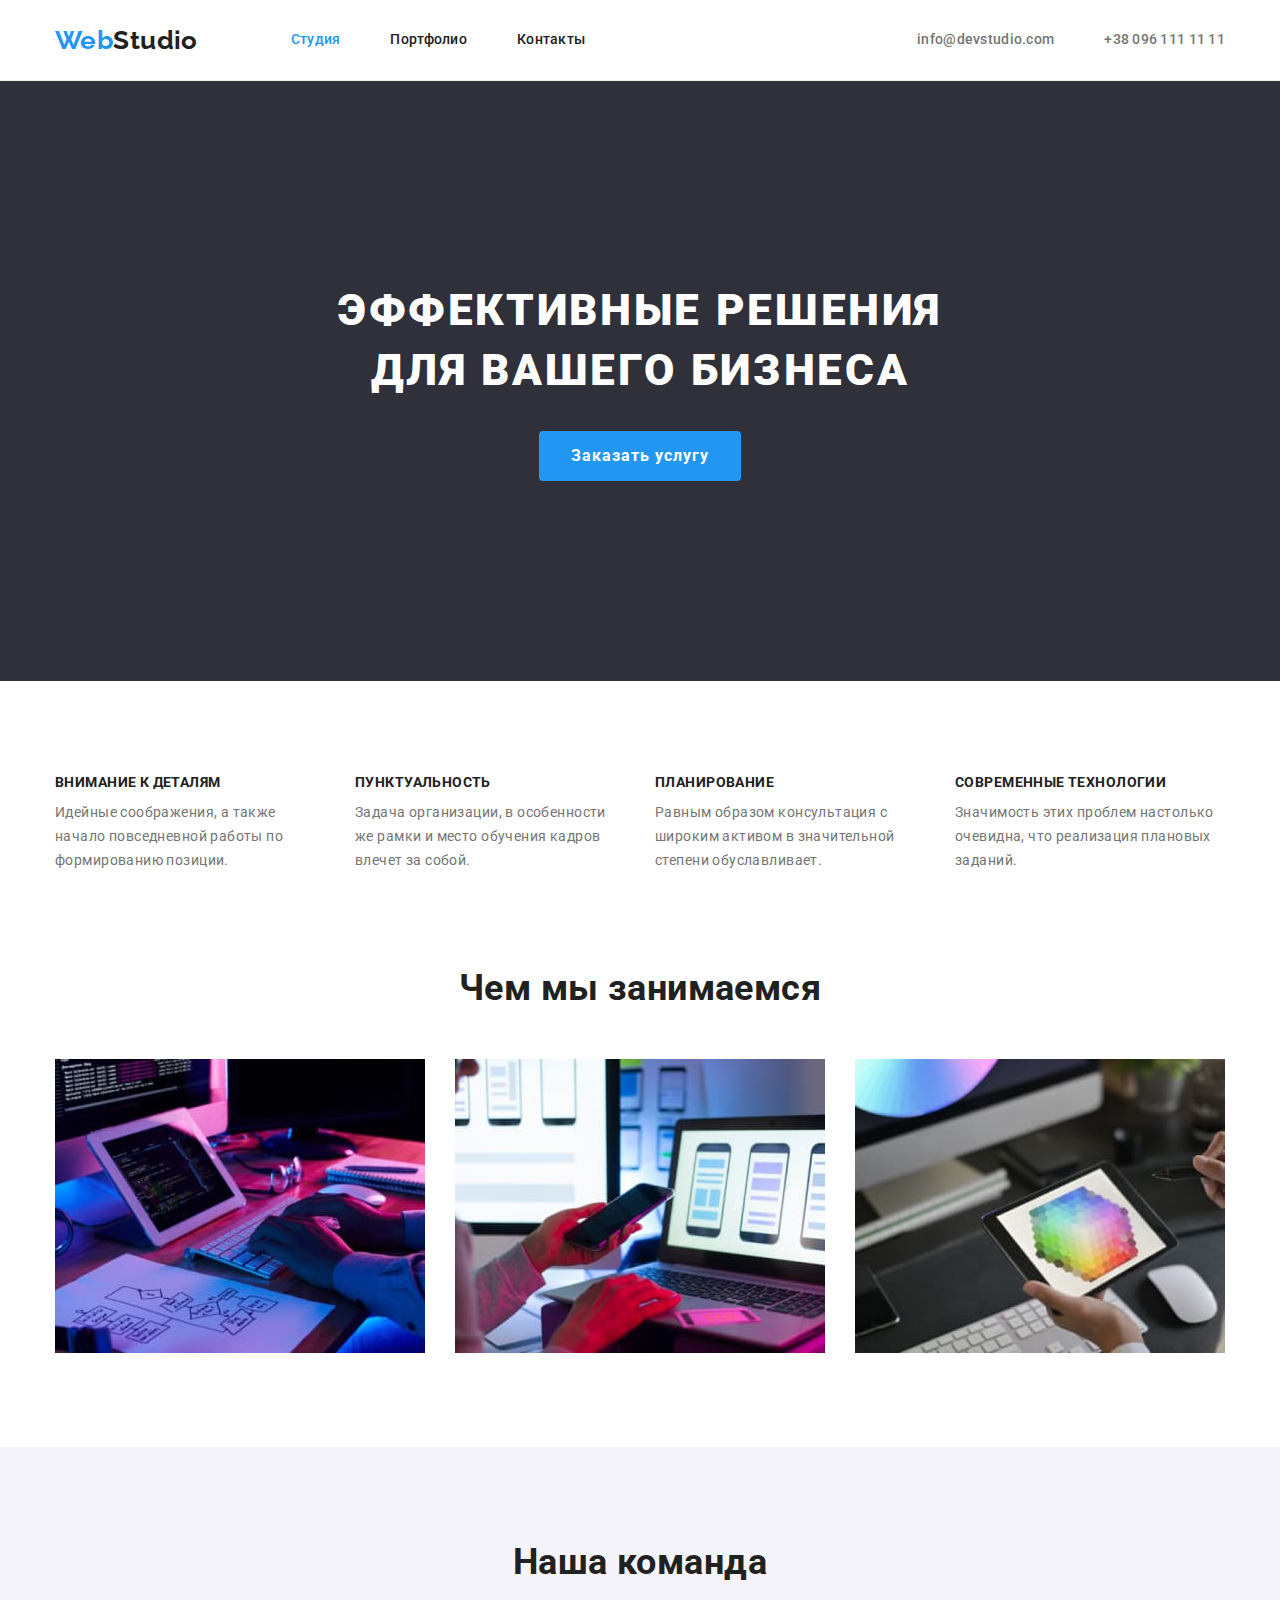
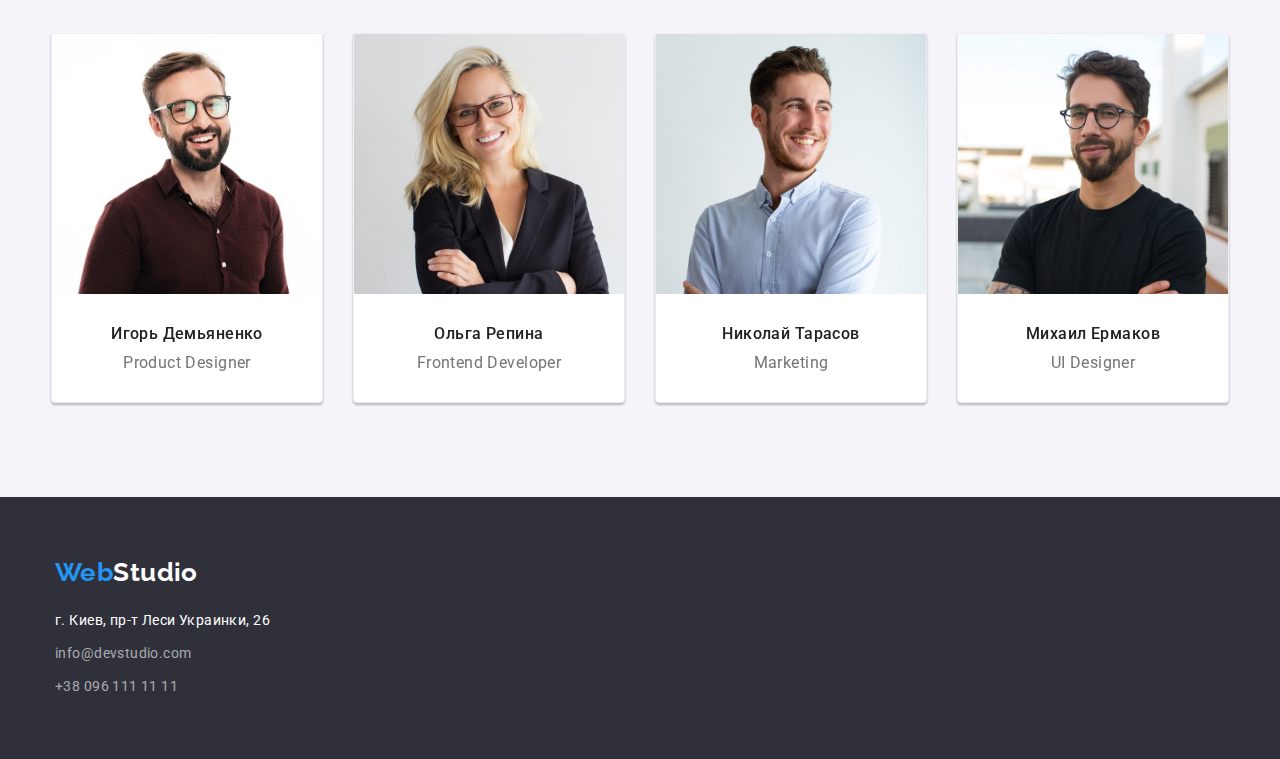
==== commit 7c175658: "change padding to section-feature-list" ====
--- a/index.html
+++ b/index.html
@@ -45,7 +45,7 @@
         </Section>
             
         <!-- Преимущества -->
-        <section class="section">
+        <section class="section-feature-list">
             <div class="container">
                 <ul class="feature-list">
                     <li class="flex-elemet-studio">
@@ -125,7 +125,7 @@
     
             <address>
                 <ul class="list">
-                    <li class="footer-margin"><a href="https://goo.gl/maps/Q5THsui5SATpn1R8A" class="footer-link"> г. Киев, пр-т Леси Украинки, 26</a></li>
+                    <li class="footer-margin"><a class="footer-link" href="https://goo.gl/maps/Q5THsui5SATpn1R8A" target="_blank" rel="noopener noreferrer"> г. Киев, пр-т Леси Украинки, 26</a></li>
                     <li class="footer-margin"><a href="mailto:info@devstudio.com" class="footer-link-grey">info@devstudio.com</a></li>
                     <li class="footer-margin"><a href="tel:+380961111111" class="footer-link-grey">+38 096 111 11 11</a></li>
                 </ul>
--- a/css/styles.css
+++ b/css/styles.css
@@ -101,6 +101,10 @@
 .section {
   Padding-top: 94px;
   Padding-bottom: 94px;
+}
+
+.section-feature-list {
+  Padding-top: 94px;
 }
 
 /* Контейнеры */
